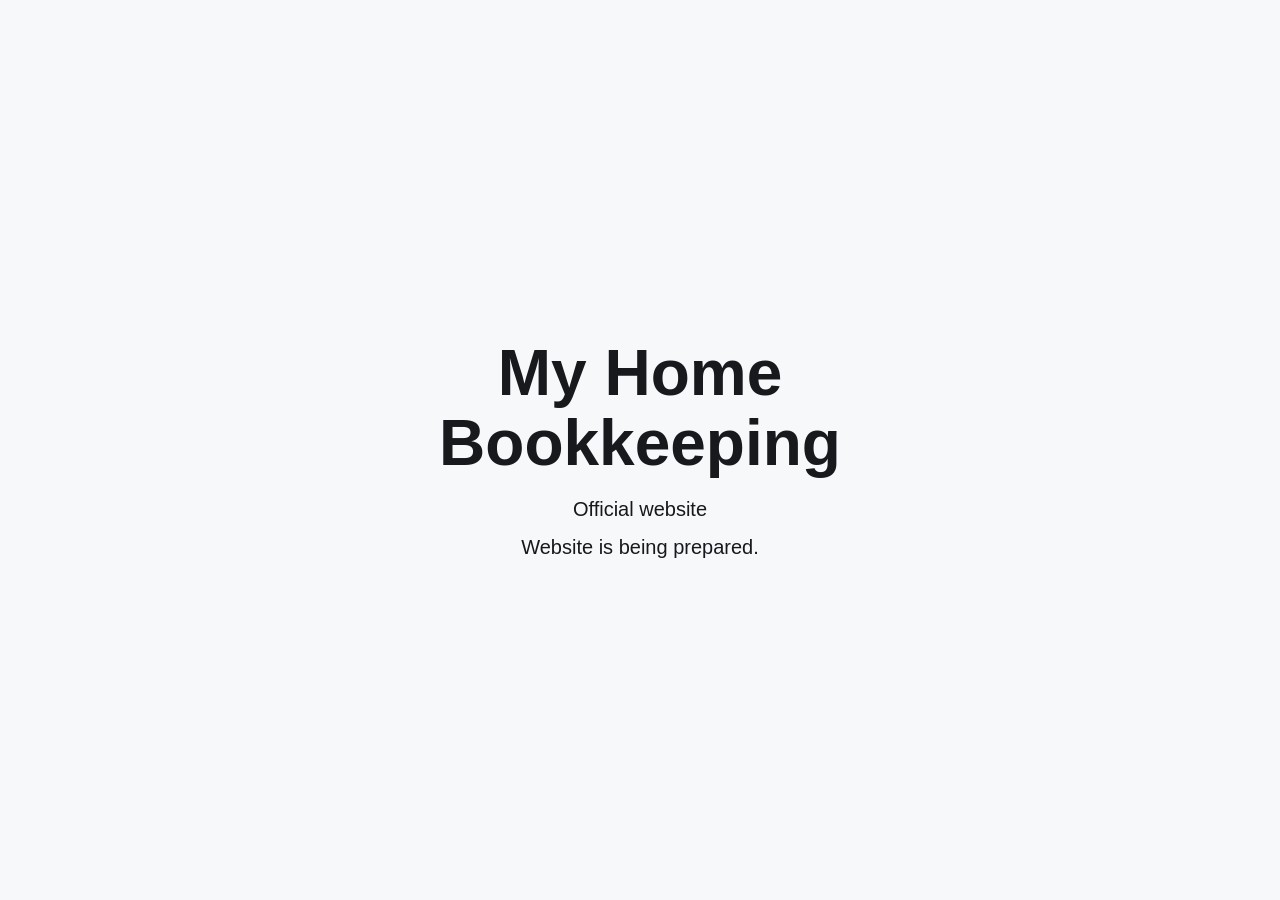
==== index.html @ 0b978398 "Create temporary GitHub Pages site" ====
<!doctype html>
<html lang="en">
  <head>
    <meta charset="UTF-8">
    <meta name="viewport" content="width=device-width, initial-scale=1.0">
    <meta name="description" content="Official website for My Home Bookkeeping.">
    <title>My Home Bookkeeping</title>
    <link rel="stylesheet" href="styles.css">
  </head>
  <body>
    <main class="page">
      <section class="intro" aria-labelledby="site-title">
        <h1 id="site-title">My Home Bookkeeping</h1>
        <p>Official website</p>
        <p>Website is being prepared.</p>
      </section>
    </main>
  </body>
</html>
---- styles.css ----
:root {
  color-scheme: light;
  font-family: Arial, Helvetica, sans-serif;
  background: #f7f8fa;
  color: #17191c;
}

* {
  box-sizing: border-box;
}

body {
  margin: 0;
  min-width: 320px;
}

.page {
  min-height: 100vh;
  display: grid;
  place-items: center;
  padding: 32px 20px;
}

.intro {
  width: min(100%, 680px);
  text-align: center;
}

.intro h1 {
  margin: 0 0 16px;
  font-size: clamp(2rem, 8vw, 4rem);
  line-height: 1.1;
}

.intro p {
  margin: 8px 0 0;
  font-size: clamp(1rem, 3vw, 1.25rem);
  line-height: 1.5;
}
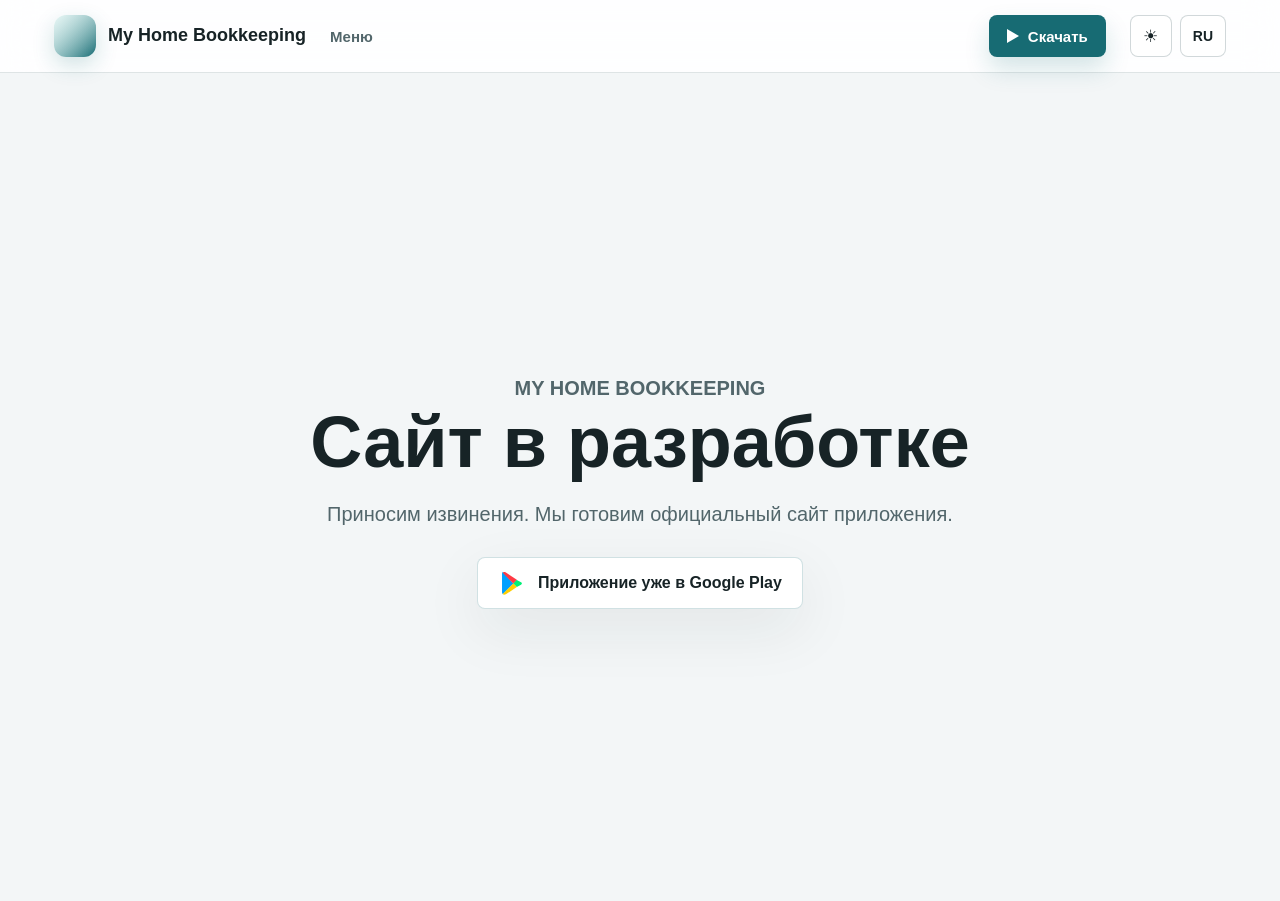
==== commit 3361af7d: "Add temporary landing page header" ====
--- a/index.html
+++ b/index.html
@@ -1,18 +1,54 @@
 <!doctype html>
-<html lang="en">
+<html lang="ru">
   <head>
     <meta charset="UTF-8">
     <meta name="viewport" content="width=device-width, initial-scale=1.0">
-    <meta name="description" content="Official website for My Home Bookkeeping.">
+    <meta name="description" content="Официальный сайт приложения My Home Bookkeeping.">
     <title>My Home Bookkeeping</title>
     <link rel="stylesheet" href="styles.css">
   </head>
   <body>
+    <header class="site-header">
+      <div class="header-inner">
+        <a class="brand" href="#" aria-label="My Home Bookkeeping">
+          <span class="brand-icon" aria-hidden="true"></span>
+          <span class="brand-name">My Home Bookkeeping</span>
+        </a>
+
+        <nav class="main-nav" aria-label="Основное меню">
+          <a href="#">Меню</a>
+        </nav>
+
+        <a class="download-button" href="#" aria-label="Скачать приложение в Google Play">
+          <span class="play-icon" aria-hidden="true"></span>
+          <span>Скачать</span>
+        </a>
+
+        <div class="header-actions" aria-label="Настройки сайта">
+          <button class="icon-button theme-toggle" type="button" aria-label="Переключить цветовую схему">
+            <span aria-hidden="true">☀</span>
+          </button>
+          <button class="language-button" type="button" aria-label="Выбрать язык">
+            RU
+          </button>
+        </div>
+      </div>
+    </header>
+
     <main class="page">
       <section class="intro" aria-labelledby="site-title">
-        <h1 id="site-title">My Home Bookkeeping</h1>
-        <p>Official website</p>
-        <p>Website is being prepared.</p>
+        <p class="eyebrow">My Home Bookkeeping</p>
+        <h1 id="site-title">Сайт в разработке</h1>
+        <p>Приносим извинения. Мы готовим официальный сайт приложения.</p>
+        <a class="store-badge" href="#" aria-label="Приложение уже в Google Play">
+          <svg class="store-icon" viewBox="0 0 32 32" aria-hidden="true" focusable="false">
+            <path fill="#00A0FF" d="M5.4 3.3c-.5.5-.8 1.2-.8 2.1v21.2c0 .8.3 1.6.8 2.1l.1.1 12-12v-.3L5.5 3.2l-.1.1Z"/>
+            <path fill="#00F076" d="m21.4 20.7-4-4v-.3l4-4 .1.1 4.8 2.7c1.4.8 1.4 2 0 2.8l-4.8 2.7h-.1Z"/>
+            <path fill="#FFCE00" d="m21.5 20.6-4.1-4.1L5.4 28.7c.8.9 2.1 1 3.6.2l12.5-8.3Z"/>
+            <path fill="#FF3A44" d="M21.5 12.4 9 4.1C7.6 3.3 6.2 3.4 5.4 4.3l12 12.2 4.1-4.1Z"/>
+          </svg>
+          <span>Приложение уже в Google Play</span>
+        </a>
       </section>
     </main>
   </body>
--- a/styles.css
+++ b/styles.css
@@ -1,8 +1,19 @@
 :root {
   color-scheme: light;
   font-family: Arial, Helvetica, sans-serif;
-  background: #f7f8fa;
-  color: #17191c;
+  background: #f3f6f7;
+  color: #172326;
+  --primary: #176b73;
+  --primary-dark: #0f5258;
+  --primary-soft: #d9f0ef;
+  --secondary: #b9e5e2;
+  --background: #f3f6f7;
+  --surface: #ffffff;
+  --surface-muted: #eef4f5;
+  --text-primary: #172326;
+  --text-secondary: #52666b;
+  --border: #7a8d92;
+  --shadow: 0 20px 60px rgba(23, 35, 38, 0.08);
 }
 
 * {
@@ -12,13 +23,157 @@
 body {
   margin: 0;
   min-width: 320px;
+  background: var(--background);
+  color: var(--text-primary);
+}
+
+a {
+  color: inherit;
+  text-decoration: none;
+}
+
+button {
+  font: inherit;
+}
+
+.site-header {
+  position: sticky;
+  top: 0;
+  z-index: 10;
+  background: rgba(255, 255, 255, 0.9);
+  border-bottom: 1px solid rgba(122, 141, 146, 0.24);
+  backdrop-filter: blur(16px);
+}
+
+.header-inner {
+  width: min(100%, 1220px);
+  min-height: 72px;
+  display: grid;
+  grid-template-columns: auto minmax(64px, 1fr) auto auto;
+  align-items: center;
+  gap: 24px;
+  margin: 0 auto;
+  padding: 0 24px;
+}
+
+.brand {
+  display: inline-flex;
+  align-items: center;
+  min-width: 0;
+  gap: 12px;
+}
+
+.brand-icon {
+  width: 42px;
+  height: 42px;
+  flex: 0 0 auto;
+  border-radius: 12px;
+  background:
+    linear-gradient(135deg, rgba(255, 255, 255, 0.65), rgba(255, 255, 255, 0)),
+    linear-gradient(135deg, #b9e5e2, #176b73);
+  box-shadow: 0 8px 22px rgba(23, 107, 115, 0.2);
+}
+
+.brand-name {
+  overflow: hidden;
+  color: var(--text-primary);
+  font-size: 18px;
+  font-weight: 700;
+  line-height: 1.2;
+  text-overflow: ellipsis;
+  white-space: nowrap;
+}
+
+.main-nav {
+  display: flex;
+  align-items: center;
+  gap: 28px;
+  color: var(--text-secondary);
+  font-size: 15px;
+  font-weight: 600;
+}
+
+.main-nav a {
+  padding: 8px 0;
+}
+
+.main-nav a:hover,
+.main-nav a:focus-visible {
+  color: var(--primary);
+}
+
+.download-button {
+  display: inline-flex;
+  align-items: center;
+  justify-content: center;
+  min-height: 42px;
+  gap: 9px;
+  padding: 0 18px;
+  border-radius: 8px;
+  background: var(--primary);
+  color: #ffffff;
+  font-size: 15px;
+  font-weight: 700;
+  box-shadow: 0 12px 24px rgba(23, 107, 115, 0.18);
+}
+
+.download-button:hover,
+.download-button:focus-visible {
+  background: var(--primary-dark);
+}
+
+.play-icon {
+  width: 0;
+  height: 0;
+  border-top: 7px solid transparent;
+  border-bottom: 7px solid transparent;
+  border-left: 12px solid currentColor;
+}
+
+.header-actions {
+  display: inline-flex;
+  align-items: center;
+  justify-self: end;
+  gap: 8px;
+}
+
+.icon-button,
+.language-button {
+  min-width: 42px;
+  height: 42px;
+  border: 1px solid rgba(122, 141, 146, 0.34);
+  border-radius: 8px;
+  background: var(--surface);
+  color: var(--text-primary);
+  cursor: pointer;
+}
+
+.icon-button {
+  display: inline-grid;
+  place-items: center;
+  font-size: 17px;
+}
+
+.language-button {
+  padding: 0 12px;
+  font-size: 14px;
+  font-weight: 700;
+  letter-spacing: 0;
+}
+
+.icon-button:hover,
+.icon-button:focus-visible,
+.language-button:hover,
+.language-button:focus-visible {
+  border-color: rgba(23, 107, 115, 0.45);
+  background: var(--primary-soft);
 }
 
 .page {
-  min-height: 100vh;
+  min-height: calc(100vh - 72px);
   display: grid;
   place-items: center;
-  padding: 32px 20px;
+  padding: 72px 20px;
 }
 
 .intro {
@@ -26,14 +181,123 @@
   text-align: center;
 }
 
+.eyebrow {
+  margin: 0 0 14px;
+  color: var(--primary);
+  font-size: 14px;
+  font-weight: 700;
+  letter-spacing: 0;
+  text-transform: uppercase;
+}
+
 .intro h1 {
   margin: 0 0 16px;
-  font-size: clamp(2rem, 8vw, 4rem);
+  font-size: clamp(2.4rem, 7vw, 4.5rem);
   line-height: 1.1;
 }
 
 .intro p {
   margin: 8px 0 0;
+  color: var(--text-secondary);
   font-size: clamp(1rem, 3vw, 1.25rem);
   line-height: 1.5;
 }
+
+.store-badge {
+  display: inline-flex;
+  align-items: center;
+  justify-content: center;
+  max-width: 100%;
+  min-height: 52px;
+  gap: 12px;
+  margin-top: 28px;
+  padding: 0 20px;
+  border: 1px solid rgba(23, 107, 115, 0.2);
+  border-radius: 8px;
+  background: var(--surface);
+  color: var(--text-primary);
+  box-shadow: var(--shadow);
+  font-size: 16px;
+  font-weight: 700;
+}
+
+.store-badge:hover,
+.store-badge:focus-visible {
+  border-color: rgba(23, 107, 115, 0.42);
+  background: var(--primary-soft);
+}
+
+.store-icon {
+  width: 28px;
+  height: 28px;
+  flex: 0 0 auto;
+}
+
+@media (max-width: 760px) {
+  .header-inner {
+    min-height: 64px;
+    grid-template-columns: auto auto 1fr;
+    gap: 12px;
+    padding: 0 16px;
+  }
+
+  .brand-icon {
+    width: 38px;
+    height: 38px;
+    border-radius: 10px;
+  }
+
+  .brand-name {
+    max-width: 116px;
+    font-size: 16px;
+  }
+
+  .main-nav {
+    display: none;
+  }
+
+  .download-button {
+    min-height: 38px;
+    padding: 0 12px;
+    font-size: 14px;
+  }
+
+  .header-actions {
+    grid-column: 3;
+  }
+
+  .icon-button,
+  .language-button {
+    min-width: 38px;
+    height: 38px;
+  }
+
+  .page {
+    min-height: calc(100vh - 64px);
+    padding: 56px 20px;
+  }
+
+  .store-badge {
+    min-height: 48px;
+    padding: 0 16px;
+    font-size: 15px;
+  }
+}
+
+@media (max-width: 460px) {
+  .header-inner {
+    grid-template-columns: auto 1fr;
+  }
+
+  .brand-name {
+    display: none;
+  }
+
+  .download-button {
+    display: none;
+  }
+
+  .header-actions {
+    grid-column: 2;
+  }
+}
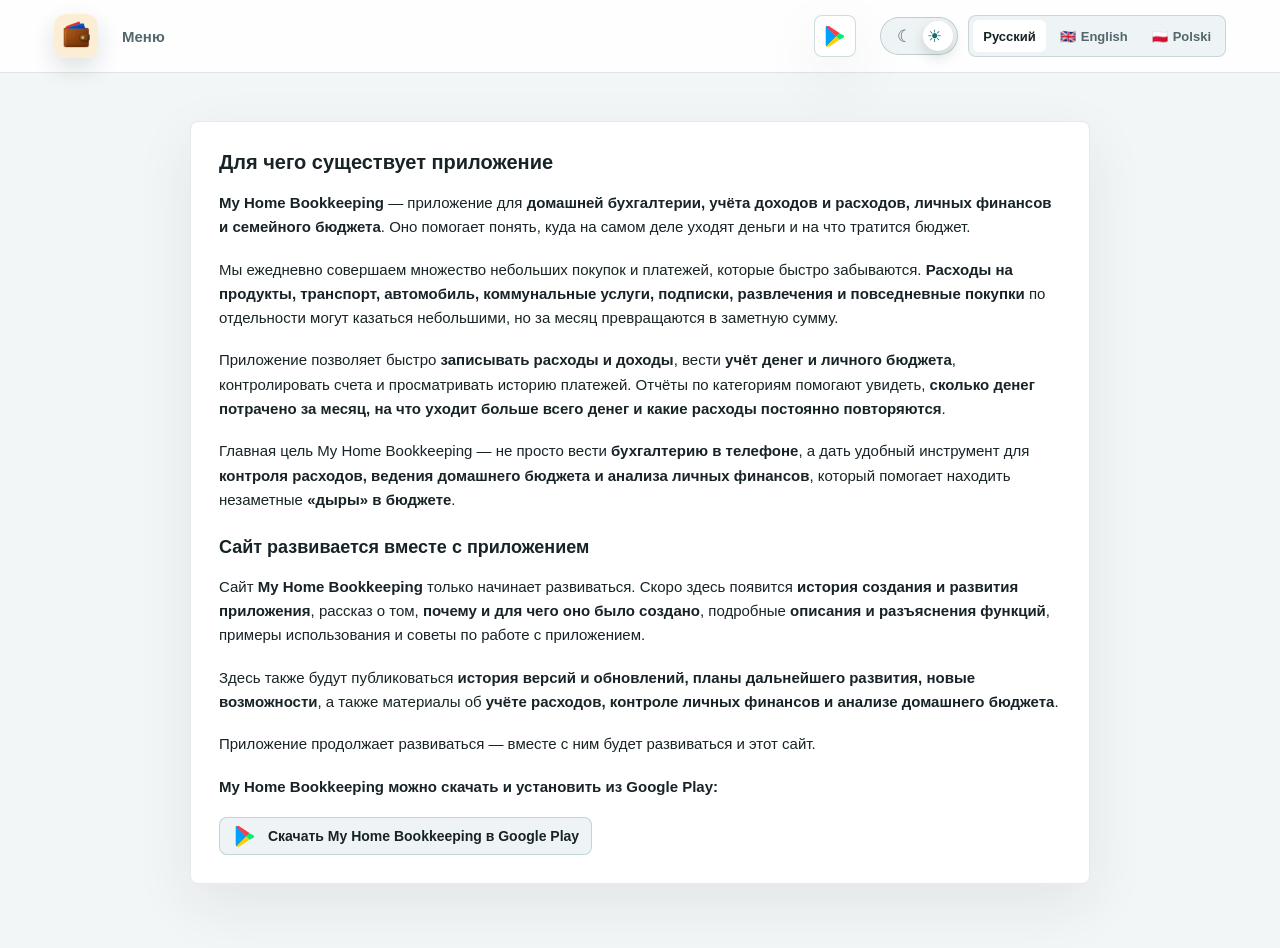
==== commit 17cc95ea: "Add app icon theme toggle and languages" ====
--- a/index.html
+++ b/index.html
@@ -1,5 +1,5 @@
 <!doctype html>
-<html lang="ru">
+<html lang="ru" data-theme="light">
   <head>
     <meta charset="UTF-8">
     <meta name="viewport" content="width=device-width, initial-scale=1.0">
@@ -11,8 +11,7 @@
     <header class="site-header">
       <div class="header-inner">
         <a class="brand" href="#" aria-label="My Home Bookkeeping">
-          <span class="brand-icon" aria-hidden="true"></span>
-          <span class="brand-name">My Home Bookkeeping</span>
+          <img class="brand-icon" src="assets/app-icon-512.png" alt="">
         </a>
 
         <nav class="main-nav" aria-label="Основное меню">
@@ -20,36 +19,151 @@
         </nav>
 
         <a class="download-button" href="#" aria-label="Скачать приложение в Google Play">
-          <span class="play-icon" aria-hidden="true"></span>
-          <span>Скачать</span>
+          <svg class="google-play-icon" viewBox="0 0 32 32" aria-hidden="true" focusable="false">
+            <path fill="#00A0FF" d="M5.4 3.3c-.5.5-.8 1.2-.8 2.1v21.2c0 .8.3 1.6.8 2.1l.1.1 12-12v-.3L5.5 3.2l-.1.1Z"/>
+            <path fill="#00F076" d="m21.4 20.7-4-4v-.3l4-4 .1.1 4.8 2.7c1.4.8 1.4 2 0 2.8l-4.8 2.7h-.1Z"/>
+            <path fill="#FFCE00" d="m21.5 20.6-4.1-4.1L5.4 28.7c.8.9 2.1 1 3.6.2l12.5-8.3Z"/>
+            <path fill="#FF3A44" d="M21.5 12.4 9 4.1C7.6 3.3 6.2 3.4 5.4 4.3l12 12.2 4.1-4.1Z"/>
+          </svg>
         </a>
 
         <div class="header-actions" aria-label="Настройки сайта">
-          <button class="icon-button theme-toggle" type="button" aria-label="Переключить цветовую схему">
-            <span aria-hidden="true">☀</span>
+          <button class="theme-switch" type="button" aria-label="Переключить на темную тему" aria-pressed="false">
+            <span class="theme-icon" aria-hidden="true">☾</span>
+            <span class="theme-thumb" aria-hidden="true"></span>
+            <span class="theme-icon" aria-hidden="true">☀</span>
           </button>
-          <button class="language-button" type="button" aria-label="Выбрать язык">
-            RU
-          </button>
+
+          <div class="language-switcher" aria-label="Выбор языка">
+            <button class="language-button is-active" type="button" data-language="ru" aria-pressed="true">Русский</button>
+            <button class="language-button" type="button" data-language="en" aria-pressed="false">
+              <span aria-hidden="true">🇬🇧</span>
+              English
+            </button>
+            <button class="language-button" type="button" data-language="pl" aria-pressed="false">
+              <span aria-hidden="true">🇵🇱</span>
+              Polski
+            </button>
+          </div>
         </div>
       </div>
     </header>
 
     <main class="page">
-      <section class="intro" aria-labelledby="site-title">
-        <p class="eyebrow">My Home Bookkeeping</p>
-        <h1 id="site-title">Сайт в разработке</h1>
-        <p>Приносим извинения. Мы готовим официальный сайт приложения.</p>
-        <a class="store-badge" href="#" aria-label="Приложение уже в Google Play">
-          <svg class="store-icon" viewBox="0 0 32 32" aria-hidden="true" focusable="false">
+      <article class="content-panel" aria-labelledby="content-title">
+        <h1 id="content-title" data-i18n="title">Для чего существует приложение</h1>
+
+        <p data-i18n="paragraph1"><strong>My Home Bookkeeping</strong> — приложение для <strong>домашней бухгалтерии, учёта доходов и расходов, личных финансов и семейного бюджета</strong>. Оно помогает понять, куда на самом деле уходят деньги и на что тратится бюджет.</p>
+
+        <p data-i18n="paragraph2">Мы ежедневно совершаем множество небольших покупок и платежей, которые быстро забываются. <strong>Расходы на продукты, транспорт, автомобиль, коммунальные услуги, подписки, развлечения и повседневные покупки</strong> по отдельности могут казаться небольшими, но за месяц превращаются в заметную сумму.</p>
+
+        <p data-i18n="paragraph3">Приложение позволяет быстро <strong>записывать расходы и доходы</strong>, вести <strong>учёт денег и личного бюджета</strong>, контролировать счета и просматривать историю платежей. Отчёты по категориям помогают увидеть, <strong>сколько денег потрачено за месяц, на что уходит больше всего денег и какие расходы постоянно повторяются</strong>.</p>
+
+        <p data-i18n="paragraph4">Главная цель My Home Bookkeeping — не просто вести <strong>бухгалтерию в телефоне</strong>, а дать удобный инструмент для <strong>контроля расходов, ведения домашнего бюджета и анализа личных финансов</strong>, который помогает находить незаметные <strong>«дыры» в бюджете</strong>.</p>
+
+        <h2 data-i18n="subtitle">Сайт развивается вместе с приложением</h2>
+
+        <p data-i18n="paragraph5">Сайт <strong>My Home Bookkeeping</strong> только начинает развиваться. Скоро здесь появится <strong>история создания и развития приложения</strong>, рассказ о том, <strong>почему и для чего оно было создано</strong>, подробные <strong>описания и разъяснения функций</strong>, примеры использования и советы по работе с приложением.</p>
+
+        <p data-i18n="paragraph6">Здесь также будут публиковаться <strong>история версий и обновлений, планы дальнейшего развития, новые возможности</strong>, а также материалы об <strong>учёте расходов, контроле личных финансов и анализе домашнего бюджета</strong>.</p>
+
+        <p data-i18n="paragraph7">Приложение продолжает развиваться — вместе с ним будет развиваться и этот сайт.</p>
+
+        <p class="store-copy" data-i18n="storeCopy"><strong>My Home Bookkeeping можно скачать и установить из Google Play:</strong></p>
+        <a class="store-badge" href="#" data-i18n-aria="storeAria" aria-label="Скачать My Home Bookkeeping в Google Play">
+          <svg class="google-play-icon" viewBox="0 0 32 32" aria-hidden="true" focusable="false">
             <path fill="#00A0FF" d="M5.4 3.3c-.5.5-.8 1.2-.8 2.1v21.2c0 .8.3 1.6.8 2.1l.1.1 12-12v-.3L5.5 3.2l-.1.1Z"/>
             <path fill="#00F076" d="m21.4 20.7-4-4v-.3l4-4 .1.1 4.8 2.7c1.4.8 1.4 2 0 2.8l-4.8 2.7h-.1Z"/>
             <path fill="#FFCE00" d="m21.5 20.6-4.1-4.1L5.4 28.7c.8.9 2.1 1 3.6.2l12.5-8.3Z"/>
             <path fill="#FF3A44" d="M21.5 12.4 9 4.1C7.6 3.3 6.2 3.4 5.4 4.3l12 12.2 4.1-4.1Z"/>
           </svg>
-          <span>Приложение уже в Google Play</span>
+          <span data-i18n="storeBadge">Скачать My Home Bookkeeping в Google Play</span>
         </a>
-      </section>
+      </article>
     </main>
+
+    <script>
+      const translations = {
+        ru: {
+          title: 'Для чего существует приложение',
+          paragraph1: '<strong>My Home Bookkeeping</strong> — приложение для <strong>домашней бухгалтерии, учёта доходов и расходов, личных финансов и семейного бюджета</strong>. Оно помогает понять, куда на самом деле уходят деньги и на что тратится бюджет.',
+          paragraph2: 'Мы ежедневно совершаем множество небольших покупок и платежей, которые быстро забываются. <strong>Расходы на продукты, транспорт, автомобиль, коммунальные услуги, подписки, развлечения и повседневные покупки</strong> по отдельности могут казаться небольшими, но за месяц превращаются в заметную сумму.',
+          paragraph3: 'Приложение позволяет быстро <strong>записывать расходы и доходы</strong>, вести <strong>учёт денег и личного бюджета</strong>, контролировать счета и просматривать историю платежей. Отчёты по категориям помогают увидеть, <strong>сколько денег потрачено за месяц, на что уходит больше всего денег и какие расходы постоянно повторяются</strong>.',
+          paragraph4: 'Главная цель My Home Bookkeeping — не просто вести <strong>бухгалтерию в телефоне</strong>, а дать удобный инструмент для <strong>контроля расходов, ведения домашнего бюджета и анализа личных финансов</strong>, который помогает находить незаметные <strong>«дыры» в бюджете</strong>.',
+          subtitle: 'Сайт развивается вместе с приложением',
+          paragraph5: 'Сайт <strong>My Home Bookkeeping</strong> только начинает развиваться. Скоро здесь появится <strong>история создания и развития приложения</strong>, рассказ о том, <strong>почему и для чего оно было создано</strong>, подробные <strong>описания и разъяснения функций</strong>, примеры использования и советы по работе с приложением.',
+          paragraph6: 'Здесь также будут публиковаться <strong>история версий и обновлений, планы дальнейшего развития, новые возможности</strong>, а также материалы об <strong>учёте расходов, контроле личных финансов и анализе домашнего бюджета</strong>.',
+          paragraph7: 'Приложение продолжает развиваться — вместе с ним будет развиваться и этот сайт.',
+          storeCopy: '<strong>My Home Bookkeeping можно скачать и установить из Google Play:</strong>',
+          storeBadge: 'Скачать My Home Bookkeeping в Google Play',
+          storeAria: 'Скачать My Home Bookkeeping в Google Play'
+        },
+        en: {
+          title: 'What is the app for?',
+          paragraph1: '<strong>My Home Bookkeeping</strong> is an app for <strong>home bookkeeping, tracking income and expenses, managing personal finances, and keeping a household budget</strong>. It helps you understand where your money really goes and what you spend your budget on.',
+          paragraph2: 'Every day, we make many small purchases and payments that are quickly forgotten. <strong>Expenses for groceries, transportation, cars, utility bills, subscriptions, entertainment, and everyday purchases</strong> may seem insignificant on their own, but over a month they can add up to a considerable amount.',
+          paragraph3: 'The app lets you quickly <strong>record expenses and income</strong>, keep track of <strong>your money and household budget</strong>, manage accounts, and view your payment history. Reports by category help you see <strong>how much you have spent during the month, where most of your money goes, and which expenses keep recurring</strong>.',
+          paragraph4: 'The main purpose of My Home Bookkeeping is not simply to provide <strong>bookkeeping on your phone</strong>, but to offer a convenient tool for <strong>expense tracking, household budget management, and personal finance analysis</strong> that helps you discover unnoticed <strong>“holes” in your budget</strong>.',
+          subtitle: 'The website grows with the app',
+          paragraph5: 'The <strong>My Home Bookkeeping</strong> website is only beginning to grow. Soon you will find the <strong>story of how the app was created and developed</strong>, an explanation of <strong>why and for what purpose it was created</strong>, detailed <strong>descriptions and explanations of its features</strong>, practical examples, and tips for using the app.',
+          paragraph6: 'We will also publish the <strong>version and update history, future development plans, and information about new features</strong>, as well as materials about <strong>expense tracking, personal finance management, and household budget analysis</strong>.',
+          paragraph7: 'The app continues to evolve — and this website will grow along with it.',
+          storeCopy: '<strong>You can download and install My Home Bookkeeping from Google Play:</strong>',
+          storeBadge: 'Download My Home Bookkeeping on Google Play',
+          storeAria: 'Download My Home Bookkeeping on Google Play'
+        },
+        pl: {
+          title: 'Do czego służy aplikacja',
+          paragraph1: '<strong>My Home Bookkeeping</strong> to aplikacja do <strong>prowadzenia budżetu domowego, ewidencji przychodów i wydatków, zarządzania finansami osobistymi i budżetem rodzinnym</strong>. Pomaga zrozumieć, na co naprawdę wydawane są pieniądze i gdzie znika domowy budżet.',
+          paragraph2: 'Każdego dnia dokonujemy wielu drobnych zakupów i płatności, o których szybko zapominamy. <strong>Wydatki na żywność, transport, samochód, rachunki, subskrypcje, rozrywkę i codzienne zakupy</strong> osobno mogą wydawać się niewielkie, ale w ciągu miesiąca potrafią zamienić się w znaczną kwotę.',
+          paragraph3: 'Aplikacja pozwala szybko <strong>zapisywać wydatki i przychody</strong>, prowadzić <strong>kontrolę finansów i budżetu domowego</strong>, zarządzać kontami oraz przeglądać historię płatności. Raporty według kategorii pomagają zobaczyć, <strong>ile pieniędzy zostało wydanych w ciągu miesiąca, na co wydajemy najwięcej i które wydatki regularnie się powtarzają</strong>.',
+          paragraph4: 'Głównym celem My Home Bookkeeping nie jest tylko prowadzenie <strong>domowej księgowości w telefonie</strong>, ale zapewnienie wygodnego narzędzia do <strong>kontroli wydatków, prowadzenia budżetu domowego i analizy finansów osobistych</strong>, które pomaga odnaleźć niezauważalne <strong>„dziury” w budżecie</strong>.',
+          subtitle: 'Strona rozwija się razem z aplikacją',
+          paragraph5: 'Strona <strong>My Home Bookkeeping</strong> dopiero zaczyna się rozwijać. Wkrótce pojawi się tutaj <strong>historia powstania i rozwoju aplikacji</strong>, informacje o tym, <strong>dlaczego i w jakim celu została stworzona</strong>, szczegółowe <strong>opisy i wyjaśnienia funkcji</strong>, przykłady zastosowania oraz wskazówki dotyczące korzystania z aplikacji.',
+          paragraph6: 'Będziemy również publikować <strong>historię wersji i aktualizacji, plany dalszego rozwoju oraz informacje o nowych funkcjach</strong>, a także materiały dotyczące <strong>kontroli wydatków, finansów osobistych i analizy budżetu domowego</strong>.',
+          paragraph7: 'Aplikacja stale się rozwija — razem z nią będzie rozwijać się również ta strona.',
+          storeCopy: '<strong>My Home Bookkeeping można pobrać i zainstalować z Google Play:</strong>',
+          storeBadge: 'Pobierz My Home Bookkeeping z Google Play',
+          storeAria: 'Pobierz My Home Bookkeeping z Google Play'
+        }
+      };
+
+      const root = document.documentElement;
+      const themeSwitch = document.querySelector('.theme-switch');
+      const languageButtons = document.querySelectorAll('[data-language]');
+
+      function setTheme(theme) {
+        root.dataset.theme = theme;
+        themeSwitch.setAttribute('aria-pressed', theme === 'dark');
+        themeSwitch.setAttribute('aria-label', theme === 'dark' ? 'Переключить на светлую тему' : 'Переключить на темную тему');
+      }
+
+      function setLanguage(language) {
+        const dictionary = translations[language];
+        root.lang = language;
+
+        document.querySelectorAll('[data-i18n]').forEach((element) => {
+          element.innerHTML = dictionary[element.dataset.i18n];
+        });
+
+        document.querySelectorAll('[data-i18n-aria]').forEach((element) => {
+          element.setAttribute('aria-label', dictionary[element.dataset.i18nAria]);
+        });
+
+        languageButtons.forEach((button) => {
+          const isActive = button.dataset.language === language;
+          button.classList.toggle('is-active', isActive);
+          button.setAttribute('aria-pressed', isActive);
+        });
+      }
+
+      themeSwitch.addEventListener('click', () => {
+        setTheme(root.dataset.theme === 'dark' ? 'light' : 'dark');
+      });
+
+      languageButtons.forEach((button) => {
+        button.addEventListener('click', () => setLanguage(button.dataset.language));
+      });
+    </script>
   </body>
 </html>
--- a/styles.css
+++ b/styles.css
@@ -6,7 +6,6 @@
   --primary: #176b73;
   --primary-dark: #0f5258;
   --primary-soft: #d9f0ef;
-  --secondary: #b9e5e2;
   --background: #f3f6f7;
   --surface: #ffffff;
   --surface-muted: #eef4f5;
@@ -16,6 +15,22 @@
   --shadow: 0 20px 60px rgba(23, 35, 38, 0.08);
 }
 
+:root[data-theme="dark"] {
+  color-scheme: dark;
+  background: #0f1516;
+  color: #f4f0f1;
+  --primary: #7bd7d3;
+  --primary-dark: #4aaeaa;
+  --primary-soft: #173538;
+  --background: #0f1516;
+  --surface: #182123;
+  --surface-muted: #243234;
+  --text-primary: #f4f0f1;
+  --text-secondary: #b7c7ca;
+  --border: #6f8387;
+  --shadow: 0 20px 60px rgba(0, 0, 0, 0.28);
+}
+
 * {
   box-sizing: border-box;
 }
@@ -40,8 +55,8 @@
   position: sticky;
   top: 0;
   z-index: 10;
-  background: rgba(255, 255, 255, 0.9);
-  border-bottom: 1px solid rgba(122, 141, 146, 0.24);
+  background: color-mix(in srgb, var(--surface) 90%, transparent);
+  border-bottom: 1px solid color-mix(in srgb, var(--border) 24%, transparent);
   backdrop-filter: blur(16px);
 }
 
@@ -59,29 +74,14 @@
 .brand {
   display: inline-flex;
   align-items: center;
-  min-width: 0;
-  gap: 12px;
 }
 
 .brand-icon {
-  width: 42px;
-  height: 42px;
-  flex: 0 0 auto;
+  width: 44px;
+  height: 44px;
+  display: block;
   border-radius: 12px;
-  background:
-    linear-gradient(135deg, rgba(255, 255, 255, 0.65), rgba(255, 255, 255, 0)),
-    linear-gradient(135deg, #b9e5e2, #176b73);
-  box-shadow: 0 8px 22px rgba(23, 107, 115, 0.2);
-}
-
-.brand-name {
-  overflow: hidden;
-  color: var(--text-primary);
-  font-size: 18px;
-  font-weight: 700;
-  line-height: 1.2;
-  text-overflow: ellipsis;
-  white-space: nowrap;
+  box-shadow: 0 10px 24px rgba(23, 35, 38, 0.14);
 }
 
 .main-nav {
@@ -103,104 +103,158 @@
 }
 
 .download-button {
-  display: inline-flex;
-  align-items: center;
-  justify-content: center;
-  min-height: 42px;
-  gap: 9px;
-  padding: 0 18px;
+  width: 42px;
+  height: 42px;
+  display: inline-grid;
+  place-items: center;
+  border: 1px solid color-mix(in srgb, var(--primary) 22%, transparent);
   border-radius: 8px;
-  background: var(--primary);
-  color: #ffffff;
-  font-size: 15px;
-  font-weight: 700;
-  box-shadow: 0 12px 24px rgba(23, 107, 115, 0.18);
+  background: var(--surface);
+  box-shadow: var(--shadow);
 }
 
 .download-button:hover,
 .download-button:focus-visible {
-  background: var(--primary-dark);
-}
-
-.play-icon {
-  width: 0;
-  height: 0;
-  border-top: 7px solid transparent;
-  border-bottom: 7px solid transparent;
-  border-left: 12px solid currentColor;
+  border-color: color-mix(in srgb, var(--primary) 48%, transparent);
+  background: var(--primary-soft);
+}
+
+.google-play-icon {
+  width: 26px;
+  height: 26px;
+  flex: 0 0 auto;
 }
 
 .header-actions {
   display: inline-flex;
   align-items: center;
   justify-self: end;
-  gap: 8px;
-}
-
-.icon-button,
-.language-button {
-  min-width: 42px;
-  height: 42px;
-  border: 1px solid rgba(122, 141, 146, 0.34);
-  border-radius: 8px;
-  background: var(--surface);
-  color: var(--text-primary);
+  gap: 10px;
+}
+
+.theme-switch {
+  width: 78px;
+  height: 38px;
+  position: relative;
+  display: grid;
+  grid-template-columns: 1fr 1fr;
+  align-items: center;
+  border: 1px solid color-mix(in srgb, var(--border) 38%, transparent);
+  border-radius: 999px;
+  background: var(--surface-muted);
+  color: var(--text-secondary);
   cursor: pointer;
-}
-
-.icon-button {
+  padding: 0 8px;
+}
+
+.theme-icon {
+  position: relative;
+  z-index: 1;
   display: inline-grid;
   place-items: center;
   font-size: 17px;
+  line-height: 1;
+}
+
+.theme-thumb {
+  width: 30px;
+  height: 30px;
+  position: absolute;
+  top: 3px;
+  left: 4px;
+  border-radius: 50%;
+  background: var(--surface);
+  box-shadow: 0 6px 14px rgba(23, 35, 38, 0.16);
+  transition: transform 180ms ease;
+}
+
+:root[data-theme="dark"] .theme-switch .theme-icon:first-child,
+:root[data-theme="light"] .theme-switch .theme-icon:last-child {
+  color: var(--primary);
+}
+
+:root[data-theme="light"] .theme-thumb {
+  transform: translateX(38px);
+}
+
+.language-switcher {
+  display: inline-flex;
+  align-items: center;
+  gap: 4px;
+  padding: 4px;
+  border: 1px solid color-mix(in srgb, var(--border) 30%, transparent);
+  border-radius: 8px;
+  background: var(--surface-muted);
 }
 
 .language-button {
-  padding: 0 12px;
-  font-size: 14px;
+  min-height: 32px;
+  display: inline-flex;
+  align-items: center;
+  justify-content: center;
+  gap: 5px;
+  padding: 0 10px;
+  border: 0;
+  border-radius: 6px;
+  background: transparent;
+  color: var(--text-secondary);
+  cursor: pointer;
+  font-size: 13px;
   font-weight: 700;
   letter-spacing: 0;
 }
 
-.icon-button:hover,
-.icon-button:focus-visible,
+.language-button.is-active,
 .language-button:hover,
 .language-button:focus-visible {
-  border-color: rgba(23, 107, 115, 0.45);
-  background: var(--primary-soft);
+  background: var(--surface);
+  color: var(--text-primary);
 }
 
 .page {
   min-height: calc(100vh - 72px);
-  display: grid;
-  place-items: center;
-  padding: 72px 20px;
-}
-
-.intro {
-  width: min(100%, 680px);
-  text-align: center;
-}
-
-.eyebrow {
-  margin: 0 0 14px;
-  color: var(--primary);
-  font-size: 14px;
+  padding: 48px 20px 64px;
+}
+
+.content-panel {
+  width: min(100%, 900px);
+  margin: 0 auto;
+  padding: 28px;
+  border: 1px solid color-mix(in srgb, var(--border) 18%, transparent);
+  border-radius: 8px;
+  background: var(--surface);
+  box-shadow: var(--shadow);
+}
+
+.content-panel h1,
+.content-panel h2 {
+  color: var(--text-primary);
+  line-height: 1.25;
+}
+
+.content-panel h1 {
+  margin: 0 0 16px;
+  font-size: 20px;
+}
+
+.content-panel h2 {
+  margin: 24px 0 16px;
+  font-size: 18px;
+}
+
+.content-panel p {
+  margin: 0 0 18px;
+  color: var(--text-primary);
+  font-size: 15px;
+  line-height: 1.62;
+}
+
+.content-panel strong {
   font-weight: 700;
-  letter-spacing: 0;
-  text-transform: uppercase;
-}
-
-.intro h1 {
-  margin: 0 0 16px;
-  font-size: clamp(2.4rem, 7vw, 4.5rem);
-  line-height: 1.1;
-}
-
-.intro p {
-  margin: 8px 0 0;
-  color: var(--text-secondary);
-  font-size: clamp(1rem, 3vw, 1.25rem);
-  line-height: 1.5;
+}
+
+.store-copy {
+  margin-bottom: 6px;
 }
 
 .store-badge {
@@ -208,29 +262,21 @@
   align-items: center;
   justify-content: center;
   max-width: 100%;
-  min-height: 52px;
-  gap: 12px;
-  margin-top: 28px;
-  padding: 0 20px;
-  border: 1px solid rgba(23, 107, 115, 0.2);
+  min-height: 38px;
+  gap: 10px;
+  padding: 0 12px;
+  border: 1px solid color-mix(in srgb, var(--primary) 22%, transparent);
   border-radius: 8px;
-  background: var(--surface);
-  color: var(--text-primary);
-  box-shadow: var(--shadow);
-  font-size: 16px;
-  font-weight: 700;
+  background: var(--surface-muted);
+  color: var(--text-primary);
+  font-size: 14px;
+  font-weight: 600;
 }
 
 .store-badge:hover,
 .store-badge:focus-visible {
-  border-color: rgba(23, 107, 115, 0.42);
+  border-color: color-mix(in srgb, var(--primary) 48%, transparent);
   background: var(--primary-soft);
-}
-
-.store-icon {
-  width: 28px;
-  height: 28px;
-  flex: 0 0 auto;
 }
 
 @media (max-width: 760px) {
@@ -242,62 +288,77 @@
   }
 
   .brand-icon {
+    width: 40px;
+    height: 40px;
+    border-radius: 11px;
+  }
+
+  .main-nav {
+    display: none;
+  }
+
+  .download-button {
     width: 38px;
     height: 38px;
-    border-radius: 10px;
-  }
-
-  .brand-name {
-    max-width: 116px;
-    font-size: 16px;
-  }
-
+  }
+
+  .header-actions {
+    grid-column: 3;
+  }
+
+  .language-button {
+    min-height: 30px;
+    padding: 0 8px;
+    font-size: 12px;
+  }
+
+  .page {
+    min-height: calc(100vh - 64px);
+    padding: 28px 12px 48px;
+  }
+
+  .content-panel {
+    padding: 22px 16px;
+  }
+}
+
+@media (max-width: 540px) {
+  .header-inner {
+    grid-template-columns: auto 1fr;
+    gap: 8px;
+  }
+
+  .download-button,
   .main-nav {
     display: none;
   }
 
-  .download-button {
-    min-height: 38px;
-    padding: 0 12px;
-    font-size: 14px;
-  }
-
-  .header-actions {
-    grid-column: 3;
-  }
-
-  .icon-button,
-  .language-button {
-    min-width: 38px;
-    height: 38px;
-  }
-
-  .page {
-    min-height: calc(100vh - 64px);
-    padding: 56px 20px;
-  }
-
-  .store-badge {
-    min-height: 48px;
-    padding: 0 16px;
-    font-size: 15px;
-  }
-}
-
-@media (max-width: 460px) {
-  .header-inner {
-    grid-template-columns: auto 1fr;
-  }
-
-  .brand-name {
-    display: none;
-  }
-
-  .download-button {
-    display: none;
-  }
-
   .header-actions {
     grid-column: 2;
-  }
-}
+    gap: 6px;
+  }
+
+  .theme-switch {
+    width: 70px;
+    height: 36px;
+    padding: 0 7px;
+  }
+
+  .theme-thumb {
+    width: 28px;
+    height: 28px;
+  }
+
+  :root[data-theme="light"] .theme-thumb {
+    transform: translateX(34px);
+  }
+
+  .language-switcher {
+    gap: 2px;
+    padding: 3px;
+  }
+
+  .language-button {
+    padding: 0 6px;
+  }
+}
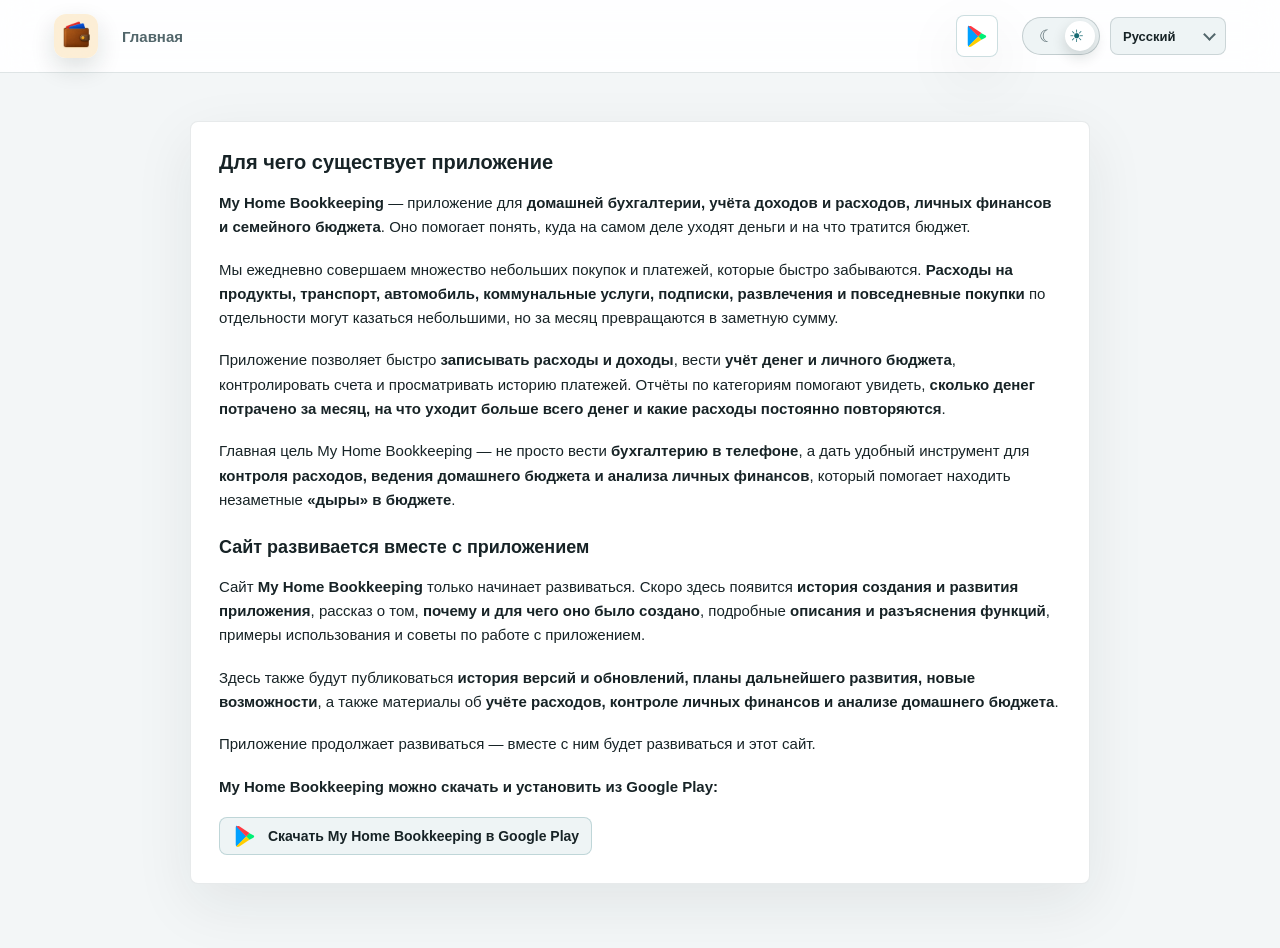
==== commit f2f95a7e: "Add language dropdown and Play link" ====
--- a/index.html
+++ b/index.html
@@ -4,6 +4,7 @@
     <meta charset="UTF-8">
     <meta name="viewport" content="width=device-width, initial-scale=1.0">
     <meta name="description" content="Официальный сайт приложения My Home Bookkeeping.">
+    <meta name="keywords" content="домашняя бухгалтерия, учет расходов, учет доходов и расходов, личные финансы, семейный бюджет, контроль расходов, бухгалтерия в телефоне, карманная бухгалтерия, приложение для учета расходов, budżet domowy, kontrola wydatków, śledzenie wydatków, wydatki i dochody, finanse osobiste, aplikacja do budżetu domowego, aplikacja do wydatków, home bookkeeping, expense tracker, income and expense tracker, personal finance app, budget tracker, household budget, offline expense tracker">
     <title>My Home Bookkeeping</title>
     <link rel="stylesheet" href="styles.css">
   </head>
@@ -15,10 +16,10 @@
         </a>
 
         <nav class="main-nav" aria-label="Основное меню">
-          <a href="#">Меню</a>
+          <a href="index.html">Главная</a>
         </nav>
 
-        <a class="download-button" href="#" aria-label="Скачать приложение в Google Play">
+        <a class="download-button" href="https://play.google.com/store/apps/details?id=com.chico.myhomebookkeeping" aria-label="Скачать приложение в Google Play">
           <svg class="google-play-icon" viewBox="0 0 32 32" aria-hidden="true" focusable="false">
             <path fill="#00A0FF" d="M5.4 3.3c-.5.5-.8 1.2-.8 2.1v21.2c0 .8.3 1.6.8 2.1l.1.1 12-12v-.3L5.5 3.2l-.1.1Z"/>
             <path fill="#00F076" d="m21.4 20.7-4-4v-.3l4-4 .1.1 4.8 2.7c1.4.8 1.4 2 0 2.8l-4.8 2.7h-.1Z"/>
@@ -34,17 +35,13 @@
             <span class="theme-icon" aria-hidden="true">☀</span>
           </button>
 
-          <div class="language-switcher" aria-label="Выбор языка">
-            <button class="language-button is-active" type="button" data-language="ru" aria-pressed="true">Русский</button>
-            <button class="language-button" type="button" data-language="en" aria-pressed="false">
-              <span aria-hidden="true">🇬🇧</span>
-              English
-            </button>
-            <button class="language-button" type="button" data-language="pl" aria-pressed="false">
-              <span aria-hidden="true">🇵🇱</span>
-              Polski
-            </button>
-          </div>
+          <label class="language-field" aria-label="Выбор языка">
+            <select class="language-select" name="language">
+              <option value="ru">Русский</option>
+              <option value="en">🇬🇧 English</option>
+              <option value="pl">🇵🇱 Polski</option>
+            </select>
+          </label>
         </div>
       </div>
     </header>
@@ -70,7 +67,7 @@
         <p data-i18n="paragraph7">Приложение продолжает развиваться — вместе с ним будет развиваться и этот сайт.</p>
 
         <p class="store-copy" data-i18n="storeCopy"><strong>My Home Bookkeeping можно скачать и установить из Google Play:</strong></p>
-        <a class="store-badge" href="#" data-i18n-aria="storeAria" aria-label="Скачать My Home Bookkeeping в Google Play">
+        <a class="store-badge" href="https://play.google.com/store/apps/details?id=com.chico.myhomebookkeeping" data-i18n-aria="storeAria" aria-label="Скачать My Home Bookkeeping в Google Play">
           <svg class="google-play-icon" viewBox="0 0 32 32" aria-hidden="true" focusable="false">
             <path fill="#00A0FF" d="M5.4 3.3c-.5.5-.8 1.2-.8 2.1v21.2c0 .8.3 1.6.8 2.1l.1.1 12-12v-.3L5.5 3.2l-.1.1Z"/>
             <path fill="#00F076" d="m21.4 20.7-4-4v-.3l4-4 .1.1 4.8 2.7c1.4.8 1.4 2 0 2.8l-4.8 2.7h-.1Z"/>
@@ -130,7 +127,7 @@
 
       const root = document.documentElement;
       const themeSwitch = document.querySelector('.theme-switch');
-      const languageButtons = document.querySelectorAll('[data-language]');
+      const languageSelect = document.querySelector('.language-select');
 
       function setTheme(theme) {
         root.dataset.theme = theme;
@@ -150,20 +147,14 @@
           element.setAttribute('aria-label', dictionary[element.dataset.i18nAria]);
         });
 
-        languageButtons.forEach((button) => {
-          const isActive = button.dataset.language === language;
-          button.classList.toggle('is-active', isActive);
-          button.setAttribute('aria-pressed', isActive);
-        });
+        languageSelect.value = language;
       }
 
       themeSwitch.addEventListener('click', () => {
         setTheme(root.dataset.theme === 'dark' ? 'light' : 'dark');
       });
 
-      languageButtons.forEach((button) => {
-        button.addEventListener('click', () => setLanguage(button.dataset.language));
-      });
+      languageSelect.addEventListener('change', () => setLanguage(languageSelect.value));
     </script>
   </body>
 </html>
--- a/styles.css
+++ b/styles.css
@@ -177,38 +177,45 @@
   transform: translateX(38px);
 }
 
-.language-switcher {
+.language-field {
+  position: relative;
   display: inline-flex;
   align-items: center;
-  gap: 4px;
-  padding: 4px;
+}
+
+.language-field::after {
+  width: 7px;
+  height: 7px;
+  position: absolute;
+  right: 12px;
+  border-right: 2px solid currentColor;
+  border-bottom: 2px solid currentColor;
+  color: var(--text-secondary);
+  content: "";
+  pointer-events: none;
+  transform: translateY(-2px) rotate(45deg);
+}
+
+.language-select {
+  min-width: 116px;
+  height: 38px;
+  padding: 0 32px 0 12px;
   border: 1px solid color-mix(in srgb, var(--border) 30%, transparent);
   border-radius: 8px;
   background: var(--surface-muted);
-}
-
-.language-button {
-  min-height: 32px;
-  display: inline-flex;
-  align-items: center;
-  justify-content: center;
-  gap: 5px;
-  padding: 0 10px;
-  border: 0;
-  border-radius: 6px;
-  background: transparent;
-  color: var(--text-secondary);
+  color: var(--text-primary);
   cursor: pointer;
+  font: inherit;
   font-size: 13px;
   font-weight: 700;
   letter-spacing: 0;
-}
-
-.language-button.is-active,
-.language-button:hover,
-.language-button:focus-visible {
+  appearance: none;
+}
+
+.language-select:hover,
+.language-select:focus-visible {
+  border-color: color-mix(in srgb, var(--primary) 48%, transparent);
   background: var(--surface);
-  color: var(--text-primary);
 }
 
 .page {
@@ -306,9 +313,10 @@
     grid-column: 3;
   }
 
-  .language-button {
-    min-height: 30px;
-    padding: 0 8px;
+  .language-select {
+    min-width: 108px;
+    height: 36px;
+    padding-left: 10px;
     font-size: 12px;
   }
 
@@ -353,12 +361,7 @@
     transform: translateX(34px);
   }
 
-  .language-switcher {
-    gap: 2px;
-    padding: 3px;
-  }
-
-  .language-button {
-    padding: 0 6px;
-  }
-}
+  .language-select {
+    min-width: 104px;
+  }
+}
